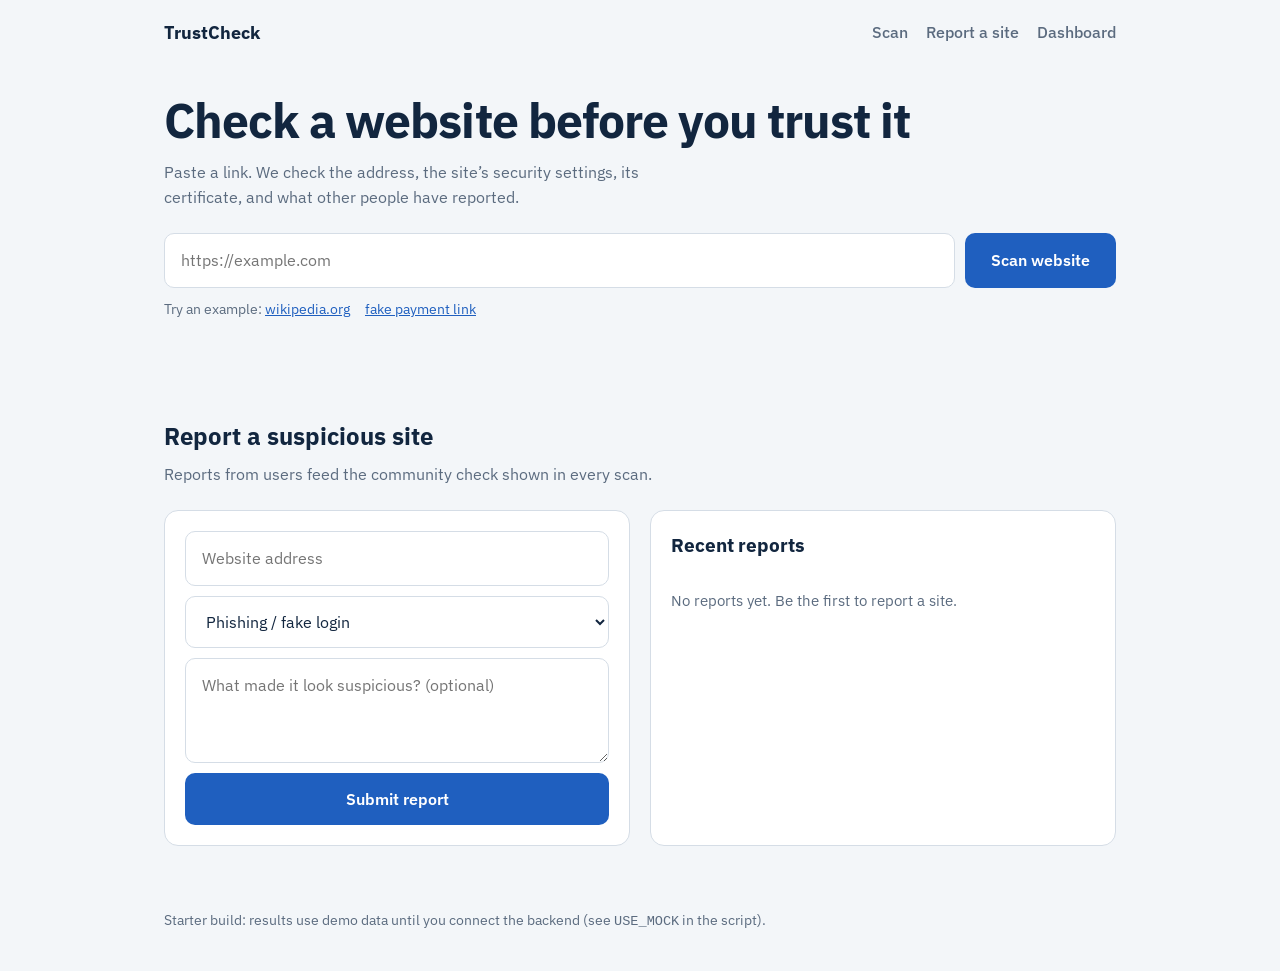
==== index.HTML @ 16351971 "Add files via upload" ====
<!DOCTYPE html>
<html lang="en">
<head>
<meta charset="utf-8">
<meta name="viewport" content="width=device-width, initial-scale=1">
<title>TrustCheck – website safety scanner</title>
<link rel="stylesheet" href="https://fonts.googleapis.com/css2?family=IBM+Plex+Sans:wght@400;500;600;700&display=swap">
<style>
:root{
  --bg:#F3F6F9; --card:#FFFFFF; --ink:#12263F; --muted:#5B6B7F; --line:#D5DDE6;
  --brand:#1F5FBF; --safe:#17805F; --warn:#B87900; --bad:#C23B2E;
  --safe-bg:#E4F4EE; --warn-bg:#FBF0D6; --bad-bg:#FBE5E2;
}
*{box-sizing:border-box}
html{scroll-behavior:smooth}
body{margin:0;background:var(--bg);color:var(--ink);font-family:"IBM Plex Sans",system-ui,-apple-system,"Segoe UI",sans-serif;line-height:1.55}
a{color:var(--brand)}
:focus-visible{outline:3px solid var(--brand);outline-offset:2px}
header{display:flex;justify-content:space-between;align-items:center;padding:18px 24px;max-width:1000px;margin:0 auto}
.logo{font-weight:700;font-size:1.15rem}
nav a{margin-left:18px;text-decoration:none;color:var(--muted);font-weight:500}
nav a:hover{color:var(--ink)}
main{max-width:1000px;margin:0 auto;padding:0 24px 64px}
h1{font-size:clamp(1.9rem,5vw,3rem);line-height:1.15;margin:28px 0 12px;max-width:16em;letter-spacing:-.02em}
.lead{color:var(--muted);max-width:34em;margin:0 0 24px}
form.scan{display:flex;gap:10px;flex-wrap:wrap}
input[type=text],textarea,select{flex:1;min-width:220px;padding:14px 16px;font:inherit;border:1.5px solid var(--line);border-radius:10px;background:#fff;color:var(--ink)}
button{font:inherit;font-weight:600;padding:14px 26px;border:0;border-radius:10px;background:var(--brand);color:#fff;cursor:pointer}
button:hover{background:#184E9C}
button:disabled{opacity:.6;cursor:wait}
.hint{font-size:.9rem;color:var(--muted);margin-top:10px}
.hint button{all:unset;color:var(--brand);text-decoration:underline;cursor:pointer;margin-right:12px}
#status{margin-top:18px;color:var(--muted);min-height:1.5em}
#result{display:none;margin-top:36px}
.summary{display:flex;gap:28px;align-items:center;flex-wrap:wrap;background:var(--card);border:1px solid var(--line);border-radius:16px;padding:24px}
.gauge{width:220px;position:relative}
.gauge svg{width:100%;display:block}
.gauge .num{position:absolute;left:0;right:0;bottom:2px;text-align:center;font-size:2.4rem;font-weight:700;line-height:1}
.gauge .num small{display:block;font-size:.8rem;font-weight:500;color:var(--muted);margin-top:4px}
.verdict h2{margin:0 0 4px;font-size:1.5rem}
.verdict p{margin:0;color:var(--muted);max-width:30em;overflow-wrap:anywhere}
.cards{display:grid;grid-template-columns:repeat(auto-fit,minmax(280px,1fr));gap:16px;margin-top:16px}
.card{background:var(--card);border:1px solid var(--line);border-radius:14px;padding:20px}
.card h3{margin:0 0 4px;font-size:1.05rem}
.card .sub{margin:0 0 12px;color:var(--muted);font-size:.9rem}
.card ul{list-style:none;margin:0;padding:0}
.card li{display:flex;gap:10px;padding:9px 0;border-top:1px solid var(--line);font-size:.95rem}
.badge{flex:none;align-self:flex-start;font-size:.75rem;font-weight:600;padding:2px 9px;border-radius:99px}
.pass{background:var(--safe-bg);color:var(--safe)}
.warn{background:var(--warn-bg);color:var(--warn)}
.fail{background:var(--bad-bg);color:var(--bad)}
li b{display:block;font-weight:600}
li span.d{color:var(--muted);font-size:.88rem;overflow-wrap:anywhere}
section.report{margin-top:56px}
section.report h2{margin:0 0 6px}
.cols{display:grid;grid-template-columns:repeat(auto-fit,minmax(300px,1fr));gap:20px;margin-top:16px}
.panel{background:var(--card);border:1px solid var(--line);border-radius:14px;padding:20px}
.panel form{display:flex;flex-direction:column;gap:10px}
.panel input,.panel select,.panel textarea{min-width:0;width:100%}
#reports{list-style:none;margin:0;padding:0}
#reports li{padding:10px 0;border-top:1px solid var(--line);font-size:.95rem;overflow-wrap:anywhere}
#reports li:first-child{border-top:0}
#reports small{color:var(--muted);display:block}
.empty{color:var(--muted)}
footer{max-width:1000px;margin:0 auto;padding:0 24px 40px;color:var(--muted);font-size:.85rem}
@media (prefers-reduced-motion:no-preference){
  .arc{transition:stroke-dasharray .9s ease-out}
}
</style>
</head>
<body>
<header>
  <div class="logo">TrustCheck</div>
  <nav><a href="#scan">Scan</a><a href="#report">Report a site</a><a href="dashboard.html">Dashboard</a></nav>
</header>

<main>
  <section id="scan">
    <h1>Check a website before you trust it</h1>
    <p class="lead">Paste a link. We check the address, the site’s security settings, its certificate, and what other people have reported.</p>
    <form class="scan" id="scanForm">
      <input type="text" id="url" aria-label="Website address" placeholder="https://example.com" autocomplete="off" required>
      <button type="submit" id="scanBtn">Scan website</button>
    </form>
    <p class="hint">Try an example:
      <button type="button" data-url="https://www.wikipedia.org">wikipedia.org</button>
      <button type="button" data-url="http://secure-login-paytm.verify-account.xyz/update">fake payment link</button>
    </p>
    <div id="status" role="status" aria-live="polite"></div>

    <div id="result">
      <div class="summary">
        <div class="gauge">
          <svg viewBox="0 0 200 110" aria-hidden="true">
            <path d="M20 100 A80 80 0 0 1 180 100" fill="none" stroke="#E3E9F0" stroke-width="16" stroke-linecap="round" pathLength="100"/>
            <path id="arc" class="arc" d="M20 100 A80 80 0 0 1 180 100" fill="none" stroke="#17805F" stroke-width="16" stroke-linecap="round" pathLength="100" stroke-dasharray="0 100"/>
          </svg>
          <div class="num"><span id="score">0</span><small>risk score out of 100</small></div>
        </div>
        <div class="verdict">
          <h2 id="verdict"></h2>
          <p id="verdictText"></p>
        </div>
      </div>
      <div class="cards" id="cards"></div>
    </div>
  </section>

  <section class="report" id="report">
    <h2>Report a suspicious site</h2>
    <p class="lead">Reports from users feed the community check shown in every scan.</p>
    <div class="cols">
      <div class="panel">
        <form id="reportForm">
          <input type="text" id="rUrl" aria-label="Suspicious website address" placeholder="Website address" required>
          <select id="rType" aria-label="Type of threat">
            <option>Phishing / fake login</option>
            <option>Fake payment link</option>
            <option>Fake job or recruitment page</option>
            <option>Impersonates an organisation</option>
            <option>Other</option>
          </select>
          <textarea id="rNote" rows="3" aria-label="What happened?" placeholder="What made it look suspicious? (optional)"></textarea>
          <button type="submit">Submit report</button>
        </form>
      </div>
      <div class="panel">
        <h3 style="margin-top:0">Recent reports</h3>
        <ul id="reports"></ul>
      </div>
    </div>
  </section>
</main>

<footer>Starter build: results use demo data until you connect the backend (see <code>USE_MOCK</code> in the script).</footer>

<script>
// ---------- Config ----------
// Set USE_MOCK = false once your backend exposes POST /scan.
// Expected response: { score, threat:[], security:[], certificate:[], intel:[] }
// where each item is { label, status: "pass"|"warn"|"fail", detail }.
const USE_MOCK = true;
const API_URL = "/scan";

const $ = id => document.getElementById(id);
const esc = s => String(s).replace(/[&<>"']/g, c => ({"&":"&amp;","<":"&lt;",">":"&gt;",'"':"&quot;","'":"&#39;"}[c]));
const sleep = ms => new Promise(r => setTimeout(r, ms));

// ---------- Reports (kept in the browser for now) ----------
let reports = [];
try { reports = JSON.parse(localStorage.getItem("tc-reports") || "[]"); } catch (e) { reports = []; }
function saveReports(){ try { localStorage.setItem("tc-reports", JSON.stringify(reports)); } catch (e) {} }

function hostOf(u){
  try { return new URL(/^https?:\/\//i.test(u) ? u : "https://" + u).hostname.toLowerCase(); }
  catch (e) { return ""; }
}

function renderReports(){
  const ul = $("reports");
  if (!reports.length){ ul.innerHTML = '<li class="empty">No reports yet. Be the first to report a site.</li>'; return; }
  ul.innerHTML = reports.slice(0, 6).map(r =>
    `<li><b>${esc(r.host)}</b><small>${esc(r.type)} · ${esc(r.when)}</small></li>`).join("");
}

// ---------- Scan ----------
async function scan(url){
  if (!USE_MOCK){
    const res = await fetch(API_URL, {method:"POST", headers:{"Content-Type":"application/json"}, body:JSON.stringify({url})});
    if (!res.ok) throw new Error("The scan service returned an error (" + res.status + ").");
    return res.json();
  }
  await sleep(1300);
  return mockScan(url);
}

function mockScan(raw){
  const full = /^https?:\/\//i.test(raw) ? raw : "https://" + raw;
  const u = new URL(full), host = u.hostname.toLowerCase();
  const isHttps = u.protocol === "https:";
  const isIp = /^\d{1,3}(\.\d{1,3}){3}$/.test(host);
  const badTld = /\.(xyz|top|click|zip|work|buzz|live)$/.test(host);
  const words = (host.match(/login|verify|secure|update|account|bank|pay|wallet|confirm/g) || []);
  const hyphens = (host.match(/-/g) || []).length;
  const risky = isIp || badTld || words.length >= 2 || hyphens >= 2;

  const it = (label, status, detail) => ({label, status, detail});
  const threat = [
    it("Address uses an IP number", isIp ? "fail" : "pass", isIp ? "Real services rarely use raw IP addresses." : "Uses a normal domain name."),
    it("Domain ending", badTld ? "fail" : "pass", badTld ? "This ending is often used for throwaway sites." : "Common, established ending."),
    it("Bait words in the domain", words.length >= 2 ? "fail" : words.length ? "warn" : "pass", words.length ? "Found: " + [...new Set(words)].join(", ") : "No login or payment bait words."),
    it("Hyphens and length", hyphens >= 2 || full.length > 75 ? "warn" : "pass", hyphens + " hyphen(s), " + full.length + " characters in the link."),
    it("Hidden redirect (@ in link)", full.includes("@") ? "fail" : "pass", full.includes("@") ? "Text before @ is ignored by the browser." : "No hidden redirect trick found.")
  ];
  const security = [
    it("Uses HTTPS", isHttps ? "pass" : "fail", isHttps ? "Connection is encrypted." : "Data sent to this site is not encrypted."),
    it("HSTS header", risky ? "fail" : "pass", risky ? "Not forcing secure connections." : "Browsers are told to always use HTTPS."),
    it("Content-Security-Policy", risky ? "warn" : "pass", risky ? "No policy found to limit injected scripts." : "A policy limits where scripts can load from."),
    it("Clickjacking protection", risky ? "warn" : "pass", risky ? "Page can be embedded in another site." : "Page cannot be embedded in other sites."),
    it("Redirect chain", risky ? "warn" : "pass", risky ? "3 redirects before the final page." : "No redirects.")
  ];
  const certificate = [
    it("Certificate matches domain", risky && !isHttps ? "fail" : "pass", isHttps ? "Issued for " + host + "." : "No certificate, site is not on HTTPS."),
    it("Issuer", risky ? "warn" : "pass", risky ? "Free certificate from a newly created issuer account." : "Issued by a widely trusted authority."),
    it("Validity period", risky ? "warn" : "pass", risky ? "Issued 2 days ago." : "Valid for another 9 months."),
    it("Key strength", "pass", "RSA 2048-bit or stronger."),
    it("Certificate Transparency log", risky ? "warn" : "pass", risky ? "Only 1 certificate ever logged for this domain." : "Long, consistent certificate history.")
  ];
  const mine = reports.filter(r => r.host === host).length;
  const intel = [
    it("Community reports", mine ? "fail" : "pass", mine ? mine + " report(s) from users." : "No reports from users yet."),
    it("Public phishing feeds", risky ? "warn" : "pass", risky ? "Not listed yet, but similar domains are." : "Not listed in any feed."),
    it("Similar to a known brand", words.includes("pay") || words.includes("bank") ? "fail" : "pass", words.includes("pay") || words.includes("bank") ? "Looks like a payment or banking site." : "No look-alike match found.")
  ];

  const pts = {pass:0, warn:7, fail:16};
  const all = [...threat, ...security, ...certificate, ...intel];
  const score = Math.min(100, all.reduce((s, x) => s + pts[x.status], 0));
  return {score, threat, security, certificate, intel};
}

// ---------- Rendering ----------
const SECTIONS = [
  ["threat",      "Threat analysis",       "What the link itself tells us"],
  ["security",    "Web security",          "How well the site protects visitors"],
  ["certificate", "Certificate check",     "Whether the site’s identity can be trusted"],
  ["intel",       "Community intelligence","What other people have reported"]
];
const BADGE = {pass:"Good", warn:"Caution", fail:"Risk"};

function level(score){
  if (score < 30) return {name:"Low risk", color:"var(--safe)", text:"No major warning signs found. Still be careful with passwords and payments."};
  if (score < 60) return {name:"Be careful", color:"var(--warn)", text:"Some warning signs found. Don’t enter passwords or payment details unless you’re sure."};
  return {name:"High risk", color:"var(--bad)", text:"Many warning signs found. Don’t enter any personal or payment details on this site."};
}

function render(data, url){
  const lv = level(data.score);
  $("score").textContent = data.score;
  $("verdict").textContent = lv.name;
  $("verdict").style.color = lv.color;
  $("verdictText").textContent = lv.text + " (" + url + ")";
  const arc = $("arc");
  arc.setAttribute("stroke", getComputedStyle(document.documentElement).getPropertyValue(
    data.score < 30 ? "--safe" : data.score < 60 ? "--warn" : "--bad").trim());
  arc.setAttribute("stroke-dasharray", "0 100");
  requestAnimationFrame(() => requestAnimationFrame(() => arc.setAttribute("stroke-dasharray", data.score + " 100")));

  $("cards").innerHTML = SECTIONS.map(([key, title, sub]) => `
    <article class="card">
      <h3>${title}</h3><p class="sub">${sub}</p>
      <ul>${(data[key] || []).map(x => `
        <li><span class="badge ${esc(x.status)}">${BADGE[x.status] || ""}</span>
        <div><b>${esc(x.label)}</b><span class="d">${esc(x.detail)}</span></div></li>`).join("")}
      </ul>
    </article>`).join("");
  $("result").style.display = "block";
}

$("scanForm").addEventListener("submit", async e => {
  e.preventDefault();
  const url = $("url").value.trim();
  if (!hostOf(url)){ $("status").textContent = "That doesn’t look like a web address. Try something like example.com."; return; }
  $("scanBtn").disabled = true;
  $("status").textContent = "Scanning " + url + " …";
  $("result").style.display = "none";
  try {
    const data = await scan(url);
    $("status").textContent = "";
    render(data, url);
    $("result").scrollIntoView({behavior:"smooth", block:"start"});
  } catch (err) {
    $("status").textContent = "Scan failed: " + err.message + " Check the address and try again.";
  } finally {
    $("scanBtn").disabled = false;
  }
});

document.querySelectorAll("[data-url]").forEach(b => b.addEventListener("click", () => {
  $("url").value = b.dataset.url; $("scanForm").requestSubmit();
}));

$("reportForm").addEventListener("submit", e => {
  e.preventDefault();
  const host = hostOf($("rUrl").value.trim());
  if (!host){ alert("Enter a valid website address."); return; }
  reports.unshift({host, type:$("rType").value, note:$("rNote").value.trim(), when:new Date().toLocaleDateString()});
  saveReports(); renderReports();
  $("reportForm").reset();
});

renderReports();
</script>
</body>
</html>
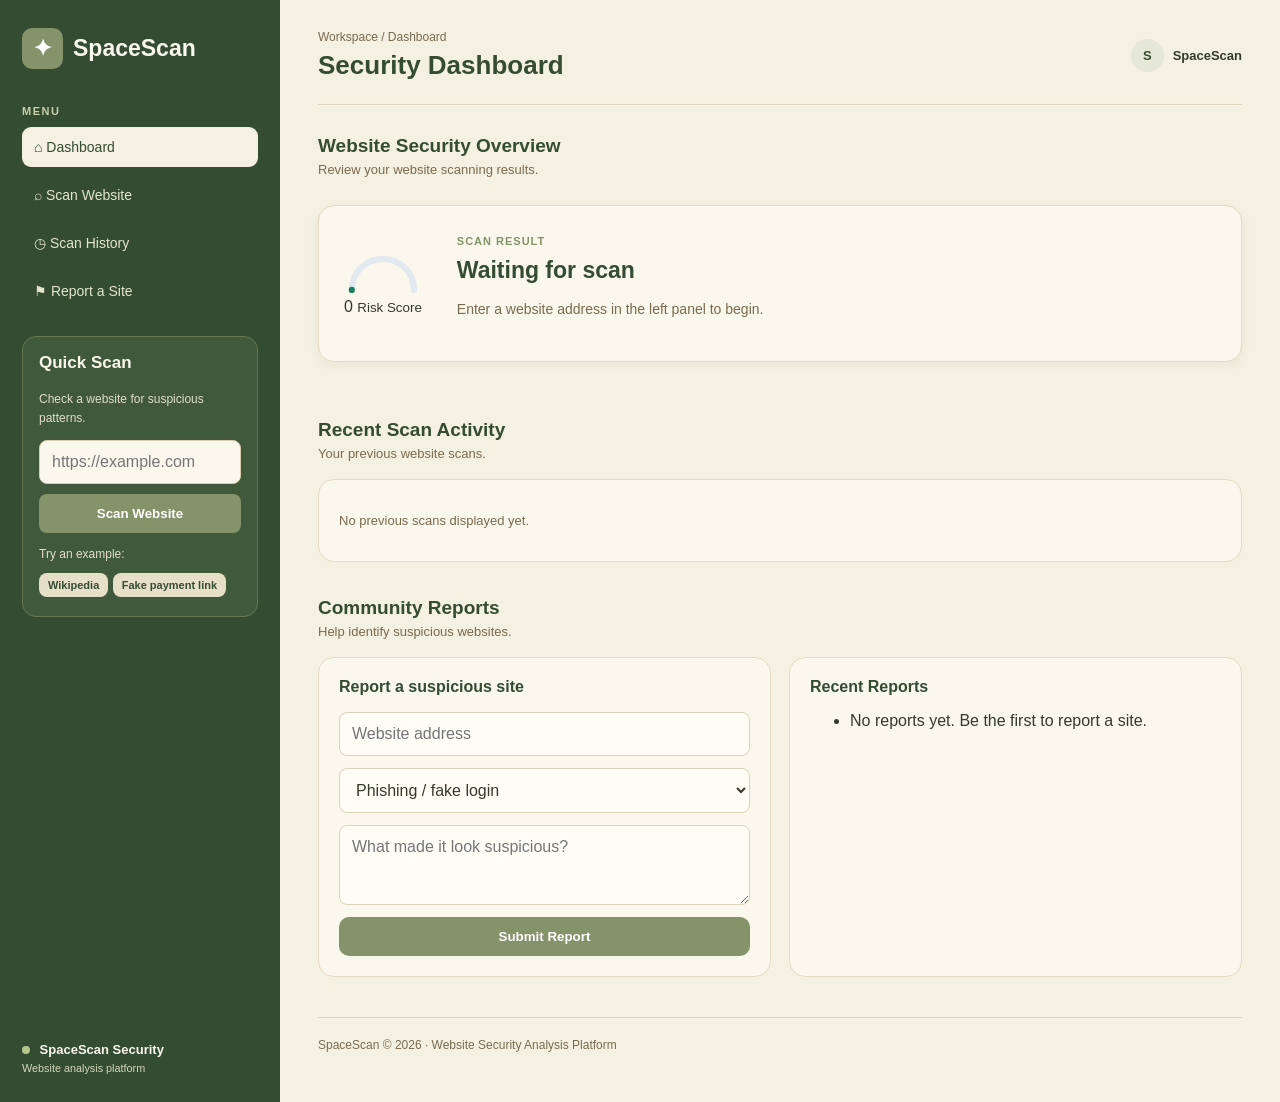
==== commit f307f78a: "Rename TrustCheck to SpaceScan and update content" ====
--- a/index.HTML
+++ b/index.HTML
@@ -1,295 +1,245 @@
+
 <!DOCTYPE html>
 <html lang="en">
 <head>
-<meta charset="utf-8">
-<meta name="viewport" content="width=device-width, initial-scale=1">
-<title>TrustCheck – website safety scanner</title>
-<link rel="stylesheet" href="https://fonts.googleapis.com/css2?family=IBM+Plex+Sans:wght@400;500;600;700&display=swap">
-<style>
-:root{
-  --bg:#F3F6F9; --card:#FFFFFF; --ink:#12263F; --muted:#5B6B7F; --line:#D5DDE6;
-  --brand:#1F5FBF; --safe:#17805F; --warn:#B87900; --bad:#C23B2E;
-  --safe-bg:#E4F4EE; --warn-bg:#FBF0D6; --bad-bg:#FBE5E2;
-}
-*{box-sizing:border-box}
-html{scroll-behavior:smooth}
-body{margin:0;background:var(--bg);color:var(--ink);font-family:"IBM Plex Sans",system-ui,-apple-system,"Segoe UI",sans-serif;line-height:1.55}
-a{color:var(--brand)}
-:focus-visible{outline:3px solid var(--brand);outline-offset:2px}
-header{display:flex;justify-content:space-between;align-items:center;padding:18px 24px;max-width:1000px;margin:0 auto}
-.logo{font-weight:700;font-size:1.15rem}
-nav a{margin-left:18px;text-decoration:none;color:var(--muted);font-weight:500}
-nav a:hover{color:var(--ink)}
-main{max-width:1000px;margin:0 auto;padding:0 24px 64px}
-h1{font-size:clamp(1.9rem,5vw,3rem);line-height:1.15;margin:28px 0 12px;max-width:16em;letter-spacing:-.02em}
-.lead{color:var(--muted);max-width:34em;margin:0 0 24px}
-form.scan{display:flex;gap:10px;flex-wrap:wrap}
-input[type=text],textarea,select{flex:1;min-width:220px;padding:14px 16px;font:inherit;border:1.5px solid var(--line);border-radius:10px;background:#fff;color:var(--ink)}
-button{font:inherit;font-weight:600;padding:14px 26px;border:0;border-radius:10px;background:var(--brand);color:#fff;cursor:pointer}
-button:hover{background:#184E9C}
-button:disabled{opacity:.6;cursor:wait}
-.hint{font-size:.9rem;color:var(--muted);margin-top:10px}
-.hint button{all:unset;color:var(--brand);text-decoration:underline;cursor:pointer;margin-right:12px}
-#status{margin-top:18px;color:var(--muted);min-height:1.5em}
-#result{display:none;margin-top:36px}
-.summary{display:flex;gap:28px;align-items:center;flex-wrap:wrap;background:var(--card);border:1px solid var(--line);border-radius:16px;padding:24px}
-.gauge{width:220px;position:relative}
-.gauge svg{width:100%;display:block}
-.gauge .num{position:absolute;left:0;right:0;bottom:2px;text-align:center;font-size:2.4rem;font-weight:700;line-height:1}
-.gauge .num small{display:block;font-size:.8rem;font-weight:500;color:var(--muted);margin-top:4px}
-.verdict h2{margin:0 0 4px;font-size:1.5rem}
-.verdict p{margin:0;color:var(--muted);max-width:30em;overflow-wrap:anywhere}
-.cards{display:grid;grid-template-columns:repeat(auto-fit,minmax(280px,1fr));gap:16px;margin-top:16px}
-.card{background:var(--card);border:1px solid var(--line);border-radius:14px;padding:20px}
-.card h3{margin:0 0 4px;font-size:1.05rem}
-.card .sub{margin:0 0 12px;color:var(--muted);font-size:.9rem}
-.card ul{list-style:none;margin:0;padding:0}
-.card li{display:flex;gap:10px;padding:9px 0;border-top:1px solid var(--line);font-size:.95rem}
-.badge{flex:none;align-self:flex-start;font-size:.75rem;font-weight:600;padding:2px 9px;border-radius:99px}
-.pass{background:var(--safe-bg);color:var(--safe)}
-.warn{background:var(--warn-bg);color:var(--warn)}
-.fail{background:var(--bad-bg);color:var(--bad)}
-li b{display:block;font-weight:600}
-li span.d{color:var(--muted);font-size:.88rem;overflow-wrap:anywhere}
-section.report{margin-top:56px}
-section.report h2{margin:0 0 6px}
-.cols{display:grid;grid-template-columns:repeat(auto-fit,minmax(300px,1fr));gap:20px;margin-top:16px}
-.panel{background:var(--card);border:1px solid var(--line);border-radius:14px;padding:20px}
-.panel form{display:flex;flex-direction:column;gap:10px}
-.panel input,.panel select,.panel textarea{min-width:0;width:100%}
-#reports{list-style:none;margin:0;padding:0}
-#reports li{padding:10px 0;border-top:1px solid var(--line);font-size:.95rem;overflow-wrap:anywhere}
-#reports li:first-child{border-top:0}
-#reports small{color:var(--muted);display:block}
-.empty{color:var(--muted)}
-footer{max-width:1000px;margin:0 auto;padding:0 24px 40px;color:var(--muted);font-size:.85rem}
-@media (prefers-reduced-motion:no-preference){
-  .arc{transition:stroke-dasharray .9s ease-out}
-}
-</style>
+  <meta charset="utf-8">
+  <meta name="viewport" content="width=device-width, initial-scale=1">
+  
+
+  <title>SpaceScan – Website Security Scanner</title>
+
+  <link rel="stylesheet" href="https://fonts.googleapis.com/css2?family=IBM+Plex+Sans:wght@400;500;600;700&display=swap">
+  <link rel="stylesheet" href="style.css">
 </head>
+
 <body>
-<header>
-  <div class="logo">TrustCheck</div>
-  <nav><a href="#scan">Scan</a><a href="#report">Report a site</a><a href="dashboard.html">Dashboard</a></nav>
-</header>
-
-<main>
-  <section id="scan">
-    <h1>Check a website before you trust it</h1>
-    <p class="lead">Paste a link. We check the address, the site’s security settings, its certificate, and what other people have reported.</p>
-    <form class="scan" id="scanForm">
-      <input type="text" id="url" aria-label="Website address" placeholder="https://example.com" autocomplete="off" required>
-      <button type="submit" id="scanBtn">Scan website</button>
-    </form>
-    <p class="hint">Try an example:
-      <button type="button" data-url="https://www.wikipedia.org">wikipedia.org</button>
-      <button type="button" data-url="http://secure-login-paytm.verify-account.xyz/update">fake payment link</button>
-    </p>
-    <div id="status" role="status" aria-live="polite"></div>
-
-    <div id="result">
-      <div class="summary">
-        <div class="gauge">
-          <svg viewBox="0 0 200 110" aria-hidden="true">
-            <path d="M20 100 A80 80 0 0 1 180 100" fill="none" stroke="#E3E9F0" stroke-width="16" stroke-linecap="round" pathLength="100"/>
-            <path id="arc" class="arc" d="M20 100 A80 80 0 0 1 180 100" fill="none" stroke="#17805F" stroke-width="16" stroke-linecap="round" pathLength="100" stroke-dasharray="0 100"/>
-          </svg>
-          <div class="num"><span id="score">0</span><small>risk score out of 100</small></div>
-        </div>
-        <div class="verdict">
-          <h2 id="verdict"></h2>
-          <p id="verdictText"></p>
-        </div>
-      </div>
-      <div class="cards" id="cards"></div>
+
+<div class="app-layout">
+
+  <!-- LEFT SIDEBAR -->
+  <aside class="sidebar">
+
+    <div class="logo">
+      <span class="logo-icon">✦</span>
+      SpaceScan
     </div>
-  </section>
-
-  <section class="report" id="report">
-    <h2>Report a suspicious site</h2>
-    <p class="lead">Reports from users feed the community check shown in every scan.</p>
-    <div class="cols">
-      <div class="panel">
-        <form id="reportForm">
-          <input type="text" id="rUrl" aria-label="Suspicious website address" placeholder="Website address" required>
-          <select id="rType" aria-label="Type of threat">
-            <option>Phishing / fake login</option>
-            <option>Fake payment link</option>
-            <option>Fake job or recruitment page</option>
-            <option>Impersonates an organisation</option>
-            <option>Other</option>
-          </select>
-          <textarea id="rNote" rows="3" aria-label="What happened?" placeholder="What made it look suspicious? (optional)"></textarea>
-          <button type="submit">Submit report</button>
-        </form>
-      </div>
-      <div class="panel">
-        <h3 style="margin-top:0">Recent reports</h3>
-        <ul id="reports"></ul>
-      </div>
+
+    <p class="side-label">MENU</p>
+
+    <nav class="sidebar-nav">
+      <a href="#dashboard" class="active">⌂ Dashboard</a>
+      <a href="#scan">⌕ Scan Website</a>
+      <a href="#history">◷ Scan History</a>
+      <a href="#report">⚑ Report a Site</a>
+    </nav>
+
+    <div class="sidebar-scan" id="scan">
+      <h3>Quick Scan</h3>
+      <p>Check a website for suspicious patterns.</p>
+
+      <form class="scan" id="scanForm">
+        <input
+          type="text"
+          id="url"
+          aria-label="Website address"
+          placeholder="https://example.com"
+          autocomplete="off"
+          required
+        >
+
+        <button type="submit" id="scanBtn">
+          Scan Website
+        </button>
+      </form>
+
+      <p class="hint">Try an example:</p>
+
+      <button type="button" class="example-btn"
+        data-url="https://www.wikipedia.org">
+        Wikipedia
+      </button>
+
+      <button type="button" class="example-btn"
+        data-url="http://secure-login-paytm.verify-account.xyz/update">
+        Fake payment link
+      </button>
+
+      <div id="status" role="status" aria-live="polite"></div>
     </div>
-  </section>
-</main>
-
-<footer>Starter build: results use demo data until you connect the backend (see <code>USE_MOCK</code> in the script).</footer>
-
-<script>
-// ---------- Config ----------
-// Set USE_MOCK = false once your backend exposes POST /scan.
-// Expected response: { score, threat:[], security:[], certificate:[], intel:[] }
-// where each item is { label, status: "pass"|"warn"|"fail", detail }.
-const USE_MOCK = true;
-const API_URL = "/scan";
-
-const $ = id => document.getElementById(id);
-const esc = s => String(s).replace(/[&<>"']/g, c => ({"&":"&amp;","<":"&lt;",">":"&gt;",'"':"&quot;","'":"&#39;"}[c]));
-const sleep = ms => new Promise(r => setTimeout(r, ms));
-
-// ---------- Reports (kept in the browser for now) ----------
-let reports = [];
-try { reports = JSON.parse(localStorage.getItem("tc-reports") || "[]"); } catch (e) { reports = []; }
-function saveReports(){ try { localStorage.setItem("tc-reports", JSON.stringify(reports)); } catch (e) {} }
-
-function hostOf(u){
-  try { return new URL(/^https?:\/\//i.test(u) ? u : "https://" + u).hostname.toLowerCase(); }
-  catch (e) { return ""; }
-}
-
-function renderReports(){
-  const ul = $("reports");
-  if (!reports.length){ ul.innerHTML = '<li class="empty">No reports yet. Be the first to report a site.</li>'; return; }
-  ul.innerHTML = reports.slice(0, 6).map(r =>
-    `<li><b>${esc(r.host)}</b><small>${esc(r.type)} · ${esc(r.when)}</small></li>`).join("");
-}
-
-// ---------- Scan ----------
-async function scan(url){
-  if (!USE_MOCK){
-    const res = await fetch(API_URL, {method:"POST", headers:{"Content-Type":"application/json"}, body:JSON.stringify({url})});
-    if (!res.ok) throw new Error("The scan service returned an error (" + res.status + ").");
-    return res.json();
-  }
-  await sleep(1300);
-  return mockScan(url);
-}
-
-function mockScan(raw){
-  const full = /^https?:\/\//i.test(raw) ? raw : "https://" + raw;
-  const u = new URL(full), host = u.hostname.toLowerCase();
-  const isHttps = u.protocol === "https:";
-  const isIp = /^\d{1,3}(\.\d{1,3}){3}$/.test(host);
-  const badTld = /\.(xyz|top|click|zip|work|buzz|live)$/.test(host);
-  const words = (host.match(/login|verify|secure|update|account|bank|pay|wallet|confirm/g) || []);
-  const hyphens = (host.match(/-/g) || []).length;
-  const risky = isIp || badTld || words.length >= 2 || hyphens >= 2;
-
-  const it = (label, status, detail) => ({label, status, detail});
-  const threat = [
-    it("Address uses an IP number", isIp ? "fail" : "pass", isIp ? "Real services rarely use raw IP addresses." : "Uses a normal domain name."),
-    it("Domain ending", badTld ? "fail" : "pass", badTld ? "This ending is often used for throwaway sites." : "Common, established ending."),
-    it("Bait words in the domain", words.length >= 2 ? "fail" : words.length ? "warn" : "pass", words.length ? "Found: " + [...new Set(words)].join(", ") : "No login or payment bait words."),
-    it("Hyphens and length", hyphens >= 2 || full.length > 75 ? "warn" : "pass", hyphens + " hyphen(s), " + full.length + " characters in the link."),
-    it("Hidden redirect (@ in link)", full.includes("@") ? "fail" : "pass", full.includes("@") ? "Text before @ is ignored by the browser." : "No hidden redirect trick found.")
-  ];
-  const security = [
-    it("Uses HTTPS", isHttps ? "pass" : "fail", isHttps ? "Connection is encrypted." : "Data sent to this site is not encrypted."),
-    it("HSTS header", risky ? "fail" : "pass", risky ? "Not forcing secure connections." : "Browsers are told to always use HTTPS."),
-    it("Content-Security-Policy", risky ? "warn" : "pass", risky ? "No policy found to limit injected scripts." : "A policy limits where scripts can load from."),
-    it("Clickjacking protection", risky ? "warn" : "pass", risky ? "Page can be embedded in another site." : "Page cannot be embedded in other sites."),
-    it("Redirect chain", risky ? "warn" : "pass", risky ? "3 redirects before the final page." : "No redirects.")
-  ];
-  const certificate = [
-    it("Certificate matches domain", risky && !isHttps ? "fail" : "pass", isHttps ? "Issued for " + host + "." : "No certificate, site is not on HTTPS."),
-    it("Issuer", risky ? "warn" : "pass", risky ? "Free certificate from a newly created issuer account." : "Issued by a widely trusted authority."),
-    it("Validity period", risky ? "warn" : "pass", risky ? "Issued 2 days ago." : "Valid for another 9 months."),
-    it("Key strength", "pass", "RSA 2048-bit or stronger."),
-    it("Certificate Transparency log", risky ? "warn" : "pass", risky ? "Only 1 certificate ever logged for this domain." : "Long, consistent certificate history.")
-  ];
-  const mine = reports.filter(r => r.host === host).length;
-  const intel = [
-    it("Community reports", mine ? "fail" : "pass", mine ? mine + " report(s) from users." : "No reports from users yet."),
-    it("Public phishing feeds", risky ? "warn" : "pass", risky ? "Not listed yet, but similar domains are." : "Not listed in any feed."),
-    it("Similar to a known brand", words.includes("pay") || words.includes("bank") ? "fail" : "pass", words.includes("pay") || words.includes("bank") ? "Looks like a payment or banking site." : "No look-alike match found.")
-  ];
-
-  const pts = {pass:0, warn:7, fail:16};
-  const all = [...threat, ...security, ...certificate, ...intel];
-  const score = Math.min(100, all.reduce((s, x) => s + pts[x.status], 0));
-  return {score, threat, security, certificate, intel};
-}
-
-// ---------- Rendering ----------
-const SECTIONS = [
-  ["threat",      "Threat analysis",       "What the link itself tells us"],
-  ["security",    "Web security",          "How well the site protects visitors"],
-  ["certificate", "Certificate check",     "Whether the site’s identity can be trusted"],
-  ["intel",       "Community intelligence","What other people have reported"]
-];
-const BADGE = {pass:"Good", warn:"Caution", fail:"Risk"};
-
-function level(score){
-  if (score < 30) return {name:"Low risk", color:"var(--safe)", text:"No major warning signs found. Still be careful with passwords and payments."};
-  if (score < 60) return {name:"Be careful", color:"var(--warn)", text:"Some warning signs found. Don’t enter passwords or payment details unless you’re sure."};
-  return {name:"High risk", color:"var(--bad)", text:"Many warning signs found. Don’t enter any personal or payment details on this site."};
-}
-
-function render(data, url){
-  const lv = level(data.score);
-  $("score").textContent = data.score;
-  $("verdict").textContent = lv.name;
-  $("verdict").style.color = lv.color;
-  $("verdictText").textContent = lv.text + " (" + url + ")";
-  const arc = $("arc");
-  arc.setAttribute("stroke", getComputedStyle(document.documentElement).getPropertyValue(
-    data.score < 30 ? "--safe" : data.score < 60 ? "--warn" : "--bad").trim());
-  arc.setAttribute("stroke-dasharray", "0 100");
-  requestAnimationFrame(() => requestAnimationFrame(() => arc.setAttribute("stroke-dasharray", data.score + " 100")));
-
-  $("cards").innerHTML = SECTIONS.map(([key, title, sub]) => `
-    <article class="card">
-      <h3>${title}</h3><p class="sub">${sub}</p>
-      <ul>${(data[key] || []).map(x => `
-        <li><span class="badge ${esc(x.status)}">${BADGE[x.status] || ""}</span>
-        <div><b>${esc(x.label)}</b><span class="d">${esc(x.detail)}</span></div></li>`).join("")}
-      </ul>
-    </article>`).join("");
-  $("result").style.display = "block";
-}
-
-$("scanForm").addEventListener("submit", async e => {
-  e.preventDefault();
-  const url = $("url").value.trim();
-  if (!hostOf(url)){ $("status").textContent = "That doesn’t look like a web address. Try something like example.com."; return; }
-  $("scanBtn").disabled = true;
-  $("status").textContent = "Scanning " + url + " …";
-  $("result").style.display = "none";
-  try {
-    const data = await scan(url);
-    $("status").textContent = "";
-    render(data, url);
-    $("result").scrollIntoView({behavior:"smooth", block:"start"});
-  } catch (err) {
-    $("status").textContent = "Scan failed: " + err.message + " Check the address and try again.";
-  } finally {
-    $("scanBtn").disabled = false;
-  }
-});
-
-document.querySelectorAll("[data-url]").forEach(b => b.addEventListener("click", () => {
-  $("url").value = b.dataset.url; $("scanForm").requestSubmit();
-}));
-
-$("reportForm").addEventListener("submit", e => {
-  e.preventDefault();
-  const host = hostOf($("rUrl").value.trim());
-  if (!host){ alert("Enter a valid website address."); return; }
-  reports.unshift({host, type:$("rType").value, note:$("rNote").value.trim(), when:new Date().toLocaleDateString()});
-  saveReports(); renderReports();
-  $("reportForm").reset();
-});
-
-renderReports();
-</script>
+
+    <div class="sidebar-footer">
+      <span class="online-dot"></span>
+      SpaceScan Security
+      <small>Website analysis platform</small>
+    </div>
+
+  </aside>
+
+
+  <!-- RIGHT MAIN CONTENT -->
+  <main class="main-content" id="dashboard">
+
+    <header class="topbar">
+      <div>
+        <p class="breadcrumb">Workspace / Dashboard</p>
+        <h1>Security Dashboard</h1>
+      </div>
+
+      <div class="profile">
+        <span class="profile-icon">S</span>
+        <span>SpaceScan</span>
+      </div>
+    </header>
+
+
+    <!-- SCAN RESULTS -->
+    <section class="dashboard-section">
+
+      <div class="section-heading">
+        <div>
+          <h2>Website Security Overview</h2>
+          <p>Review your website scanning results.</p>
+        </div>
+      </div>
+
+      <div id="result">
+
+        <!-- RISK SUMMARY -->
+        <div class="summary">
+
+          <div class="gauge">
+            <svg viewBox="0 0 200 110" aria-hidden="true">
+
+              <path
+                d="M20 100 A80 80 0 0 1 180 100"
+                fill="none"
+                stroke="#E3E9F0"
+                stroke-width="16"
+                stroke-linecap="round"
+                pathLength="100"
+              />
+
+              <path
+                id="arc"
+                class="arc"
+                d="M20 100 A80 80 0 0 1 180 100"
+                fill="none"
+                stroke="#17805F"
+                stroke-width="16"
+                stroke-linecap="round"
+                pathLength="100"
+                stroke-dasharray="0 100"
+              />
+
+            </svg>
+
+            <div class="num">
+              <span id="score">0</span>
+              <small>Risk Score</small>
+            </div>
+          </div>
+
+          <div class="verdict">
+            <span class="result-label">SCAN RESULT</span>
+            <h2 id="verdict">Waiting for scan</h2>
+            <p id="verdictText">
+              Enter a website address in the left panel to begin.
+            </p>
+          </div>
+
+        </div>
+
+
+        <!-- SECURITY ANALYSIS CARDS -->
+        <div class="cards" id="cards"></div>
+
+      </div>
+    </section>
+
+
+    <!-- RECENT ACTIVITY -->
+    <section class="history-section" id="history">
+
+      <div class="section-heading">
+        <div>
+          <h2>Recent Scan Activity</h2>
+          <p>Your previous website scans.</p>
+        </div>
+      </div>
+
+      <div id="scanHistory" class="history-panel">
+        <p>No previous scans displayed yet.</p>
+      </div>
+
+    </section>
+
+
+    <!-- REPORT SECTION -->
+    <section class="report" id="report">
+
+      <div class="section-heading">
+        <div>
+          <h2>Community Reports</h2>
+          <p>Help identify suspicious websites.</p>
+        </div>
+      </div>
+
+      <div class="cols">
+
+        <div class="panel">
+
+          <h3>Report a suspicious site</h3>
+
+          <form id="reportForm">
+
+            <input
+              type="text"
+              id="rUrl"
+              aria-label="Suspicious website address"
+              placeholder="Website address"
+              required
+            >
+
+            <select id="rType" aria-label="Type of threat">
+              <option>Phishing / fake login</option>
+              <option>Fake payment link</option>
+              <option>Fake job or recruitment page</option>
+              <option>Impersonates an organisation</option>
+              <option>Other</option>
+            </select>
+
+            <textarea
+              id="rNote"
+              rows="3"
+              aria-label="What happened?"
+              placeholder="What made it look suspicious?"
+            ></textarea>
+
+            <button type="submit">Submit Report</button>
+
+          </form>
+        </div>
+
+        <div class="panel">
+
+          <h3>Recent Reports</h3>
+          <ul id="reports"></ul>
+
+        </div>
+
+      </div>
+    </section>
+
+
+    <footer>
+      SpaceScan © 2026 · Website Security Analysis Platform
+    </footer>
+
+  </main>
+
+</div>
+
+<script src="script.js" defer></script>
+
 </body>
 </html>
--- a/style.css
+++ b/style.css
@@ -0,0 +1,811 @@
+
+/* =================================
+   SPACESCAN TWO-COLUMN DASHBOARD
+================================= */
+
+:root {
+  --bg: #F3F9FF;
+  --card: #FFFFFF;
+  --ink: #10212E;
+  --muted: #4C7FA6;
+  --line: #DCEDFB;
+  --brand: #4C7FA6;
+  --safe: #17805F;
+  --warn: #B87900;
+  --bad: #C23B2E;
+  --safe-bg: #E4F4EE;
+  --warn-bg: #FBF0D6;
+  --bad-bg: #FBE5E2;
+}
+
+* {
+  box-sizing: border-box;
+}
+
+body {
+  margin: 0;
+  background: var(--bg);
+  color: var(--ink);
+  font-family: "IBM Plex Sans", sans-serif;
+}
+
+.app-layout {
+  display: grid;
+  grid-template-columns: 280px minmax(0, 1fr);
+  min-height: 100vh;
+}
+
+/* SIDEBAR */
+
+.sidebar {
+  background: #FFFFFF;
+  border-right: 1px solid var(--line);
+  padding: 28px 22px;
+  display: flex;
+  flex-direction: column;
+  gap: 25px;
+}
+
+.logo {
+  font-size: 23px;
+  font-weight: 700;
+  color: var(--ink);
+  display: flex;
+  align-items: center;
+  gap: 10px;
+}
+
+.logo-icon {
+  background: var(--brand);
+  color: white;
+  border-radius: 10px;
+  padding: 7px 11px;
+}
+
+.side-label {
+  color: var(--muted);
+  font-size: 11px;
+  font-weight: 700;
+  letter-spacing: 1.5px;
+  margin-bottom: -15px;
+}
+
+.sidebar-nav {
+  display: grid;
+  gap: 8px;
+}
+
+.sidebar-nav a {
+  text-decoration: none;
+  color: var(--muted);
+  padding: 12px;
+  border-radius: 9px;
+  font-size: 14px;
+  font-weight: 500;
+}
+
+.sidebar-nav a:hover,
+.sidebar-nav a.active {
+  background: var(--brand-light, #DCEDFB);
+  color: #245B8A;
+}
+
+.sidebar-scan {
+  background: #F3F9FF;
+  border: 1px solid var(--line);
+  border-radius: 14px;
+  padding: 16px;
+}
+
+.sidebar-scan h3 {
+  margin-top: 0;
+  font-size: 17px;
+}
+
+.sidebar-scan p {
+  color: var(--muted);
+  font-size: 12px;
+  line-height: 1.6;
+}
+
+.sidebar-scan form {
+  display: grid;
+  gap: 10px;
+}
+
+.sidebar-scan input,
+.panel input,
+.panel select,
+.panel textarea {
+  width: 100%;
+  min-width: 0;
+  padding: 12px;
+  border: 1px solid var(--line);
+  border-radius: 8px;
+  background: white;
+  font: inherit;
+}
+
+.sidebar-scan button,
+.panel button {
+  background: var(--brand);
+  color: white;
+  border: none;
+  border-radius: 8px;
+  padding: 12px;
+  cursor: pointer;
+  font-weight: 600;
+}
+
+.sidebar-scan button:hover,
+.panel button:hover {
+  background: #3A6688;
+}
+
+.sidebar-scan .hint {
+  margin-bottom: 5px;
+}
+
+.example-btn {
+  margin: 3px 0;
+  font-size: 11px;
+  padding: 6px 9px !important;
+  background: #DCEDFB !important;
+  color: #245B8A !important;
+}
+
+#status {
+  font-size: 12px;
+  overflow-wrap: anywhere;
+}
+
+.sidebar-footer {
+  margin-top: auto;
+  font-size: 13px;
+  font-weight: 600;
+  color: var(--ink);
+}
+
+.sidebar-footer small {
+  display: block;
+  margin-top: 5px;
+  color: var(--muted);
+  font-weight: 400;
+}
+
+.online-dot {
+  display: inline-block;
+  width: 8px;
+  height: 8px;
+  border-radius: 50%;
+  background: #17805F;
+  margin-right: 6px;
+}
+
+/* MAIN CONTENT */
+
+.main-content {
+  min-width: 0;
+  padding: 30px 38px;
+}
+
+.topbar {
+  display: flex;
+  justify-content: space-between;
+  align-items: center;
+  gap: 15px;
+  border-bottom: 1px solid var(--line);
+  padding-bottom: 23px;
+  margin-bottom: 30px;
+}
+
+.breadcrumb {
+  color: var(--muted);
+  font-size: 12px;
+  margin: 0 0 6px;
+}
+
+.topbar h1 {
+  font-size: 26px;
+  margin: 0;
+}
+
+.profile {
+  display: flex;
+  align-items: center;
+  gap: 9px;
+  font-size: 13px;
+  font-weight: 600;
+}
+
+.profile-icon {
+  background: #DCEDFB;
+  color: #245B8A;
+  padding: 9px 12px;
+  border-radius: 50%;
+}
+
+.section-heading {
+  display: flex;
+  justify-content: space-between;
+  align-items: center;
+  margin-bottom: 18px;
+}
+
+.section-heading h2 {
+  font-size: 19px;
+  margin: 0 0 5px;
+}
+
+.section-heading p {
+  color: var(--muted);
+  font-size: 13px;
+  margin: 0;
+}
+
+/* RESULT AREA */
+
+#result {
+  display: block;
+}
+
+.summary {
+  display: flex;
+  align-items: center;
+  gap: 35px;
+  background: white;
+  border: 1px solid var(--line);
+  border-radius: 15px;
+  padding: 25px;
+  margin-bottom: 22px;
+}
+
+.gauge {
+  flex-shrink: 0;
+}
+
+.verdict {
+  min-width: 0;
+}
+
+.verdict h2 {
+  margin: 8px 0;
+  font-size: 23px;
+}
+
+.verdict p {
+  color: var(--muted);
+  font-size: 14px;
+  line-height: 1.7;
+  overflow-wrap: anywhere;
+}
+
+.result-label {
+  color: var(--brand);
+  font-size: 11px;
+  font-weight: 700;
+  letter-spacing: 1px;
+}
+
+/* ANALYSIS CARDS */
+
+.cards {
+  display: grid;
+  grid-template-columns: repeat(2, minmax(0, 1fr));
+  gap: 16px;
+}
+
+.cards > * {
+  min-width: 0;
+}
+
+/* HISTORY */
+
+.history-section,
+.report {
+  margin-top: 35px;
+}
+
+.history-panel {
+  background: white;
+  border: 1px solid var(--line);
+  border-radius: 13px;
+  padding: 20px;
+  color: var(--muted);
+  font-size: 13px;
+  overflow-wrap: anywhere;
+}
+
+/* REPORTS */
+
+.cols {
+  display: grid;
+  grid-template-columns: repeat(2, minmax(0, 1fr));
+  gap: 18px;
+}
+
+.panel {
+  background: white;
+  border: 1px solid var(--line);
+  border-radius: 13px;
+  padding: 20px;
+  min-width: 0;
+}
+
+.panel h3 {
+  margin-top: 0;
+  font-size: 16px;
+}
+
+.panel form {
+  display: grid;
+  gap: 12px;
+}
+
+footer {
+  border-top: 1px solid var(--line);
+  margin-top: 40px;
+  padding: 20px 0;
+  color: var(--muted);
+  font-size: 12px;
+}
+
+/* RESPONSIVE DESIGN */
+
+@media (max-width: 850px) {
+  .app-layout {
+    grid-template-columns: 220px minmax(0, 1fr);
+  }
+
+  .main-content {
+    padding: 22px;
+  }
+
+  .cards {
+    grid-template-columns: 1fr;
+  }
+}
+
+@media (max-width: 600px) {
+  .app-layout {
+    grid-template-columns: 1fr;
+  }
+
+  .sidebar {
+    border-right: none;
+    border-bottom: 1px solid var(--line);
+    padding: 18px;
+  }
+
+  .sidebar-footer {
+    display: none;
+  }
+
+  .sidebar-nav {
+    grid-template-columns: repeat(2, minmax(0, 1fr));
+  }
+
+  .main-content {
+    padding: 18px;
+  }
+
+  .summary {
+    flex-direction: column;
+    align-items: flex-start;
+    gap: 10px;
+  }
+
+  .cols {
+    grid-template-columns: 1fr;
+  }
+
+  .topbar h1 {
+    font-size: 21px;
+  }
+}
+
+/* ===== SPACESCAN WOODLAND THEME ===== */
+
+:root {
+  --bg: #F4F0E2;
+  --card: #FAF7EC;
+  --ink: #343B2B;
+  --muted: #796B50;
+  --line: #E8DFC8;
+  --brand: #84936A;
+  --safe: #56794B;
+  --warn: #B58B45;
+  --bad: #A94D3F;
+  --safe-bg: #E6EBDD;
+  --warn-bg: #F3E8CE;
+  --bad-bg: #F3E0D9;
+}
+
+/* Main typography */
+
+body {
+  font-family: 'Nunito', sans-serif;
+  background: var(--bg);
+  color: var(--ink);
+}
+
+h1, h2, h3, .logo {
+  font-family: 'Lora', serif;
+  color: #344C32;
+}
+
+/* Main layout */
+
+.main-content {
+  background: #F4F0E2;
+}
+
+.sidebar {
+  background: #344C32;
+  border-right: none;
+  color: #F4F0E2;
+}
+
+.sidebar .logo {
+  color: #FAF7EC;
+}
+
+.logo-icon {
+  background: #84936A;
+  color: white;
+}
+
+.side-label {
+  color: #C7CEAC;
+}
+
+.sidebar-nav a {
+  color: #E5E5CE;
+}
+
+.sidebar-nav a:hover,
+.sidebar-nav a.active {
+  background: #F4F0E2;
+  color: #344C32;
+}
+
+.sidebar-scan {
+  background: #40583B;
+  border-color: #657653;
+}
+
+.sidebar-scan h3 {
+  color: #FAF7EC;
+}
+
+.sidebar-scan p {
+  color: #E2DFC9;
+}
+
+.sidebar-scan input {
+  background: #FAF7EC;
+  color: #343B2B;
+  border-color: #D8CDAF;
+}
+
+.sidebar-scan button:not(.example-btn),
+.panel button {
+  background: #84936A;
+  color: white;
+}
+
+.sidebar-scan button:hover:not(.example-btn),
+.panel button:hover {
+  background: #657B52;
+}
+
+.example-btn {
+  background: #E8DFC8 !important;
+  color: #344C32 !important;
+}
+
+.sidebar-footer {
+  color: #FAF7EC;
+}
+
+.sidebar-footer small {
+  color: #D2D8BC;
+}
+
+.online-dot {
+  background: #B7C78A;
+}
+
+/* Header */
+
+.topbar {
+  border-color: #DED5BC;
+}
+
+.breadcrumb {
+  color: #796B50;
+}
+
+.profile-icon {
+  background: #E5E8D6;
+  color: #344C32;
+}
+
+/* Cards */
+
+.summary,
+.panel,
+.history-panel {
+  background: #FAF7EC;
+  border: 1px solid #E4DAC1;
+  border-radius: 16px;
+}
+
+.summary {
+  box-shadow: 0 3px 12px rgba(67, 65, 42, 0.05);
+}
+
+.verdict h2 {
+  color: #344C32;
+}
+
+.verdict p,
+.section-heading p {
+  color: #796B50;
+}
+
+.result-label {
+  color: #84936A;
+}
+
+/* Analysis cards generated by JavaScript */
+
+.cards > * {
+  background: #FAF7EC;
+  border: 1px solid #E4DAC1;
+  border-radius: 14px;
+  box-shadow: 0 3px 10px rgba(67, 65, 42, 0.04);
+  color: #343B2B;
+}
+
+/* Report form */
+
+.panel input,
+.panel select,
+.panel textarea {
+  background: #FFFDF5;
+  border-color: #DDD3B9;
+  color: #343B2B;
+  font-family: 'Nunito', sans-serif;
+}
+
+.panel button {
+  border-radius: 10px;
+  font-family: 'Nunito', sans-serif;
+}
+
+footer {
+  border-color: #DED5BC;
+  color: #796B50;
+}
+
+/* Mobile */
+
+@media (max-width: 600px) {
+  .sidebar {
+    background: #344C32;
+  }
+
+  .sidebar-nav a.active {
+    background: #F4F0E2;
+    color: #344C32;
+  }
+}
+
+/* ===== ONE FONT THROUGHOUT SPACESCAN ===== */
+
+*,
+*::before,
+*::after {
+    font-family: 'Nunito', sans-serif !important;
+}
+
+/* Headings */
+h1, h2, h3, h4, h5, h6 {
+    font-family: 'Nunito', sans-serif !important;
+    font-weight: 800;
+}
+
+/* Navigation */
+nav, nav a,
+.sidebar,
+.sidebar a,
+.logo {
+    font-family: 'Nunito', sans-serif !important;
+}
+
+/* Buttons */
+button,
+input,
+select,
+textarea {
+    font-family: 'Nunito', sans-serif !important;
+}
+
+/* Cards and dashboard */
+.summary,
+.panel,
+.cards,
+.verdict,
+.quickscan-card,
+.history-panel {
+    font-family: 'Nunito', sans-serif !important;
+}
+
+/* Labels and descriptions */
+label,
+small,
+p,
+span,
+li,
+footer {
+    font-family: 'Nunito', sans-serif !important;
+}
+
+/* =================================
+   SPACESCAN - BEAUTIFUL RESULT CARDS
+================================= */
+
+/* One font everywhere */
+
+body,
+body *,
+button,
+input,
+select,
+textarea {
+    font-family: 'Nunito', sans-serif !important;
+}
+
+/* Results container */
+
+#result {
+    margin-top: 28px;
+}
+
+.cards {
+    display: grid;
+    grid-template-columns: repeat(2, minmax(0, 1fr));
+    gap: 18px;
+    margin-top: 22px;
+    align-items: stretch;
+}
+
+/* Individual cards */
+
+.cards .card {
+    background: #FAF7EC;
+    border: 1px solid #E5D9BD;
+    border-radius: 16px;
+    padding: 23px;
+    min-width: 0;
+    box-shadow: 0 3px 12px rgba(52, 76, 50, 0.045);
+    transition: transform 0.2s ease, box-shadow 0.2s ease;
+}
+
+.cards .card:hover {
+    transform: translateY(-3px);
+    box-shadow: 0 7px 18px rgba(52, 76, 50, 0.09);
+}
+
+/* Card headings */
+
+.cards .card h3 {
+    color: #344C32;
+    font-size: 19px;
+    font-weight: 800;
+    margin: 0 0 5px;
+}
+
+.cards .card .sub {
+    color: #8B806B;
+    font-size: 13px;
+    font-weight: 500;
+    margin: 0 0 18px;
+}
+
+/* Remove default bullet styling */
+
+.cards .card ul {
+    list-style: none;
+    padding: 0;
+    margin: 0;
+}
+
+/* Individual result rows */
+
+.cards .card li {
+    display: flex;
+    align-items: flex-start;
+    gap: 12px;
+    padding: 13px 0;
+    border-top: 1px solid #EAE2D1;
+}
+
+.cards .card li:first-child {
+    border-top: none;
+    padding-top: 0;
+}
+
+/* Status badges */
+
+.cards .badge {
+    display: inline-flex;
+    flex-shrink: 0;
+    align-items: center;
+    justify-content: center;
+    min-width: 75px;
+    padding: 5px 10px;
+    border-radius: 20px;
+    font-size: 11px;
+    font-weight: 800;
+    letter-spacing: 0.2px;
+}
+
+.cards .badge.pass {
+    color: #287653;
+    background: #E3F0E5;
+}
+
+.cards .badge.warn {
+    color: #98702D;
+    background: #F6EBD0;
+}
+
+.cards .badge.fail {
+    color: #AD443B;
+    background: #F6E2DD;
+}
+
+.cards .badge.unknown {
+    color: #64778A;
+    background: #E7EBEF;
+}
+
+/* Result text */
+
+.cards .card li div {
+    display: flex;
+    flex-direction: column;
+    flex: 1;
+    min-width: 0;
+    gap: 5px;
+}
+
+.cards .card li b {
+    color: #344C32;
+    font-size: 14px;
+    font-weight: 800;
+    line-height: 1.4;
+}
+
+.cards .card li .d {
+    display: block;
+    color: #817762;
+    font-size: 13px;
+    font-weight: 500;
+    line-height: 1.65;
+    overflow-wrap: anywhere;
+}
+
+/* Mobile layout */
+
+@media (max-width: 700px) {
+    .cards {
+        grid-template-columns: 1fr;
+    }
+
+    .cards .card {
+        padding: 18px;
+    }
+}
